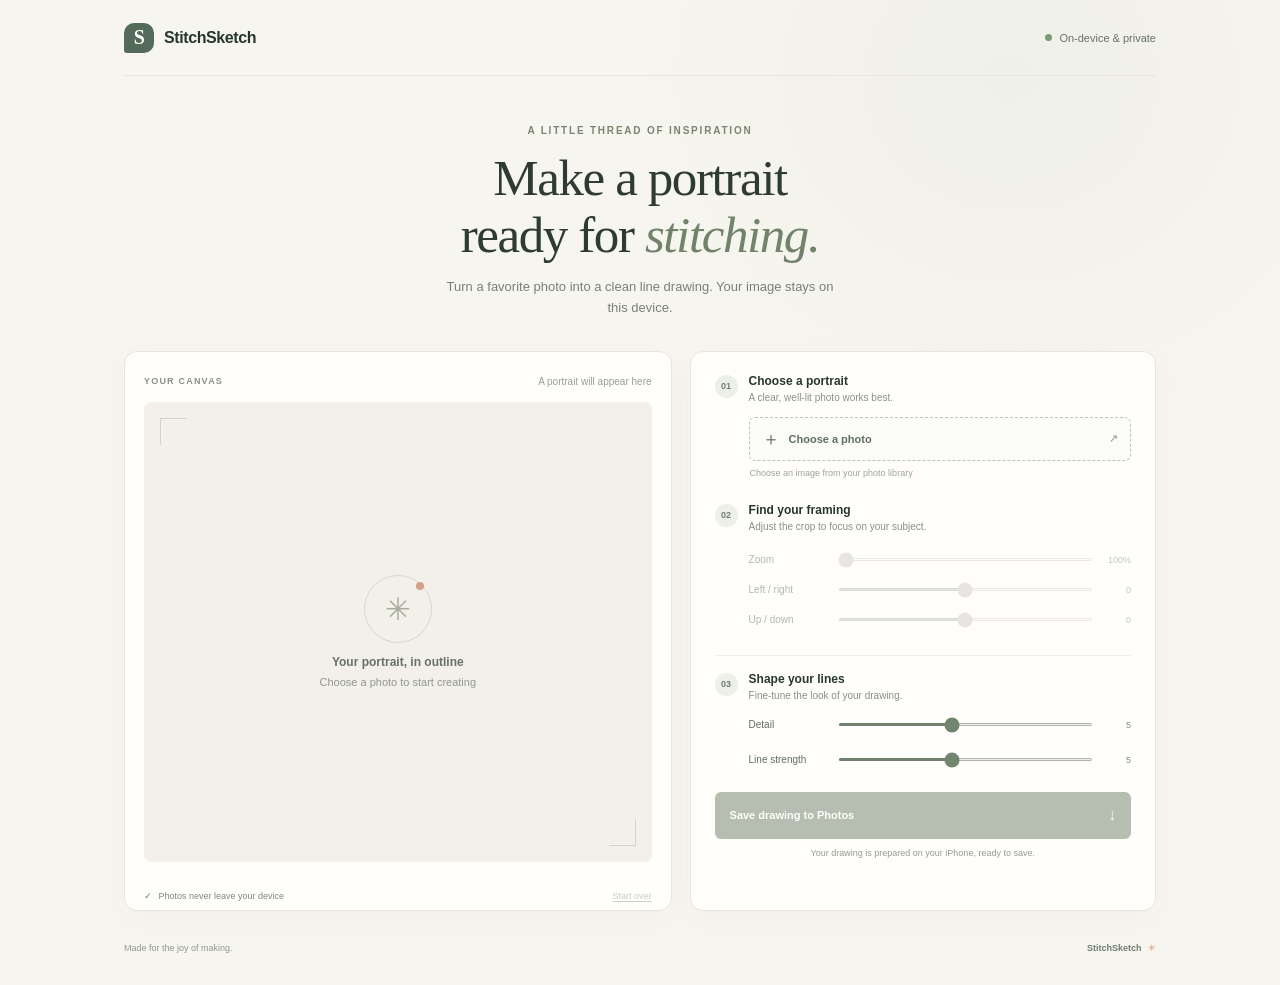
==== index.html @ 8f00689f "Trying to fix non responsive page" ====
﻿<!doctype html>
<html lang="en">
<head>
<meta charset="utf-8"><meta name="viewport" content="width=device-width, initial-scale=1, viewport-fit=cover">
<meta name="theme-color" content="#f7f5ef"><meta name="description" content="Turn a portrait into an embroidery-ready line drawing on your device.">
<meta name="apple-mobile-web-app-capable" content="yes"><meta name="apple-mobile-web-app-status-bar-style" content="default"><meta name="apple-mobile-web-app-title" content="StitchSketch">
<link rel="manifest" href="./manifest.webmanifest"><link rel="icon" href="./assets/icons/stitchsketch.svg" type="image/svg+xml"><link rel="apple-touch-icon" href="./assets/icons/stitchsketch.svg"><link rel="stylesheet" href="./styles/app.css">
<title>StitchSketch — Portrait to outline</title>
</head>
<body>
<main class="app-shell">
<header class="topbar"><a class="brand" href="./" aria-label="StitchSketch home"><span class="brand-mark">S</span><span>StitchSketch</span></a><span class="privacy"><i></i> On-device &amp; private</span></header>
<section class="intro"><p class="eyebrow">A little thread of inspiration</p><h1>Make a portrait<br>ready for <em>stitching.</em></h1><p class="intro-copy">Turn a favorite photo into a clean line drawing. Your image stays on this device.</p></section>
<section class="workspace" aria-label="Portrait line drawing editor">
<div class="preview-card"><div class="preview-heading"><span>YOUR CANVAS</span><span class="preview-status" id="preview-status">A portrait will appear here</span></div>
<div class="preview-stage"><div class="empty-state" id="empty-state"><div class="empty-illustration">✳<i></i></div><strong>Your portrait, in outline</strong><span>Choose a photo to start creating</span></div><canvas id="result-canvas" aria-label="Generated portrait outline"></canvas><div class="busy" id="busy" hidden><span class="spinner"></span><span>Drawing your outline…</span></div></div>
<div class="preview-footer"><span><b>✓</b> Photos never leave your device</span><button class="text-button" id="reset-button" type="button" disabled>Start over</button></div></div>
<div class="controls-card">
<div class="section-title"><span class="step-number">01</span><div><h2>Choose a portrait</h2><p>A clear, well-lit photo works best.</p></div></div>
<label class="upload-button" for="photo-input"><span class="upload-icon">＋</span><span id="upload-label">Choose a photo</span><span class="upload-arrow">↗</span></label><input id="photo-input" type="file" accept="image/*" aria-label="Choose a photo"><p class="file-note">Choose an image from your photo library</p>
<div class="section-title crop-title"><span class="step-number">02</span><div><h2>Find your framing</h2><p>Adjust the crop to focus on your subject.</p></div></div>
<div class="crop-controls" id="crop-controls" aria-disabled="true">
<label class="range-row"><span>Zoom</span><input type="range" id="zoom" min="100" max="240" value="100" disabled><output for="zoom">100%</output></label>
<label class="range-row"><span>Left / right</span><input type="range" id="pan-x" min="-100" max="100" value="0" disabled><output for="pan-x">0</output></label>
<label class="range-row"><span>Up / down</span><input type="range" id="pan-y" min="-100" max="100" value="0" disabled><output for="pan-y">0</output></label></div>
<div class="section-title settings-title"><span class="step-number">03</span><div><h2>Shape your lines</h2><p>Fine-tune the look of your drawing.</p></div></div>
<label class="range-row setting-row"><span>Detail</span><input type="range" id="detail" min="1" max="10" value="5"><output for="detail">5</output></label>
<label class="range-row setting-row"><span>Line strength</span><input type="range" id="strength" min="1" max="10" value="5"><output for="strength">5</output></label>
<button class="save-button" id="save-button" type="button" disabled><span>Save drawing to Photos</span><span>↓</span></button><p class="save-note">Your drawing is prepared on your iPhone, ready to save.</p>
</div></section><footer class="site-footer"><span>Made for the joy of making.</span><span>StitchSketch <b>✳</b></span></footer></main><div class="toast" id="toast" role="status" aria-live="polite"></div>
<script type="module" src="./scripts/app.js"></script>
</body></html>
---- styles/app.css ----
﻿:root{font-family:-apple-system,BlinkMacSystemFont,"Segoe UI",sans-serif;color:#26372f;background:#f7f5ef;font-synthesis:none;text-rendering:optimizeLegibility;--ink:#26372f;--muted:#798078;--green:#536b58;--paper:#fffefa;--serif:Georgia,"Times New Roman",serif}
*{box-sizing:border-box}body{margin:0;min-width:320px;background:radial-gradient(ellipse at 79% 8%,#eff0e7 0,transparent 28%),#f7f5ef}.app-shell{max-width:1100px;margin:auto;padding:0 34px}.topbar{height:76px;display:flex;align-items:center;justify-content:space-between;border-bottom:1px solid #e7e5dd}.brand{display:flex;gap:10px;align-items:center;text-decoration:none;color:var(--ink);font-size:16px;font-weight:700;letter-spacing:-.4px}.brand-mark{width:30px;height:30px;display:grid;place-items:center;background:#536b58;color:#fffefa;border-radius:10px 10px 10px 3px;font-family:var(--serif);font-size:20px}.privacy{font-size:11px;color:#66726a;display:flex;align-items:center;gap:7px}.privacy i{width:7px;height:7px;background:#7c9a77;border-radius:50%}.intro{padding:49px 0 32px;text-align:center}.eyebrow{margin:0 0 14px;color:#78866f;text-transform:uppercase;letter-spacing:1.8px;font-size:10px;font-weight:700}.intro h1{font-family:var(--serif);font-size:clamp(34px,5vw,51px);line-height:1.11;letter-spacing:-1.4px;font-weight:500;margin:0;color:#2d3b32}.intro h1 em{color:#71836b;font-weight:500}.intro-copy{font-size:13px;line-height:1.6;color:var(--muted);margin:14px auto 0;max-width:410px}.workspace{display:grid;grid-template-columns:minmax(0,1.08fr) minmax(340px,.92fr);gap:18px;align-items:stretch}.preview-card,.controls-card{border:1px solid #e8e5dc;background:var(--paper);border-radius:13px;box-shadow:0 8px 30px #46524108}.preview-card{padding:19px}.preview-heading{height:21px;display:flex;justify-content:space-between;align-items:center;gap:10px;font-size:9px;font-weight:700;color:#899087;letter-spacing:1.2px}.preview-status{font-weight:400;text-transform:none;letter-spacing:0;font-size:10px;color:#9a9d95}.preview-stage{position:relative;min-height:450px;height:calc(100% - 60px);margin-top:10px;background:#f2f0e9;border-radius:7px;display:grid;place-items:center;overflow:hidden}.preview-stage:before,.preview-stage:after{content:"";position:absolute;width:26px;height:26px;border-color:#c8cabe;border-style:solid;opacity:.7}.preview-stage:before{left:16px;top:16px;border-width:1px 0 0 1px}.preview-stage:after{right:16px;bottom:16px;border-width:0 1px 1px 0}.empty-state{display:flex;align-items:center;flex-direction:column;gap:7px;color:#91978e;font-size:11px}.empty-state strong{font-size:12px;color:#687168}.empty-illustration{width:68px;height:68px;margin-bottom:5px;border:1px solid #d7d9ce;border-radius:50%;display:grid;place-items:center;color:#a8ad9e;position:relative;font-size:31px}.empty-illustration i{position:absolute;background:#d4a08a;width:8px;height:8px;border-radius:50%;right:7px;top:6px}#result-canvas{display:none;max-width:100%;max-height:100%;width:auto;height:auto;box-shadow:0 7px 30px #3e42301c;background:#fff}.preview-footer{height:39px;display:flex;align-items:end;justify-content:space-between;color:#81877f;font-size:9px}.preview-footer b{color:#69876b;margin-right:4px}.text-button{padding:0;border:0;background:none;color:#778171;font:inherit;text-decoration:underline;text-underline-offset:2px}.text-button:disabled{opacity:.38}.controls-card{padding:22px 24px 17px}.section-title{display:flex;align-items:flex-start;gap:11px}.step-number{margin-top:1px;width:23px;height:23px;display:grid;place-items:center;border-radius:50%;background:#edf0e8;color:#71816d;font-size:9px;font-weight:700}.section-title h2{font-size:12px;margin:0 0 4px;font-weight:700}.section-title p{font-size:10px;color:#8b9088;margin:0}.upload-button{height:44px;margin:14px 0 0 34px;border:1px dashed #bdc5b7;border-radius:6px;background:#fbfbf7;display:flex;align-items:center;gap:9px;padding:0 12px;color:#5d705e;font-size:11px;font-weight:600;cursor:pointer}.upload-button:hover{background:#f3f5ef;border-color:#84957f}.upload-icon{font-size:18px}.upload-arrow{margin-left:auto;color:#8b9884}#photo-input{position:absolute;width:1px;height:1px;opacity:0;pointer-events:none}.file-note{font-size:9px;color:#a0a39b;margin:7px 0 0 35px}.crop-title{margin-top:25px}.crop-controls{margin:13px 0 0 34px}.crop-controls[aria-disabled=true]{opacity:.48}.range-row{display:grid;grid-template-columns:81px minmax(50px,1fr) 30px;gap:8px;align-items:center;min-height:30px;font-size:10px;color:#626d63}.range-row input{width:100%;height:3px;margin:0;accent-color:#71866f;cursor:pointer}.range-row input:disabled{cursor:default}.range-row output{text-align:right;color:#838a80;font-variant-numeric:tabular-nums;font-size:9px}.settings-title{margin-top:20px;padding-top:16px;border-top:1px solid #efeee8}.setting-row{margin:9px 0 0 34px}.setting-row+.setting-row{margin-top:5px}.save-button{width:100%;height:47px;border:0;border-radius:6px;background:#536b58;color:#fffefa;font-family:inherit;font-size:11px;font-weight:600;display:flex;align-items:center;justify-content:space-between;padding:0 15px;margin-top:17px;cursor:pointer}.save-button:hover:not(:disabled){background:#405b46}.save-button:disabled{background:#b5beb1;cursor:default}.save-button span:last-child{font-size:16px}.save-note{text-align:center;font-size:9px;color:#969b91;margin:9px 0 0}.site-footer{height:74px;display:flex;justify-content:space-between;align-items:center;color:#92968e;font-size:9px}.site-footer span:last-child{font-weight:600;color:#707d70}.site-footer b{color:#d59275;margin-left:4px}.busy{position:absolute;inset:0;background:#f6f4eede;display:flex;flex-direction:column;justify-content:center;align-items:center;gap:12px;color:#62705e;font-size:11px}.busy[hidden]{display:none}.spinner{width:23px;height:23px;border:2px solid #d7ded2;border-top-color:#688167;border-radius:50%;animation:spin .8s linear infinite}@keyframes spin{to{transform:rotate(360deg)}}.toast{position:fixed;z-index:5;bottom:calc(20px + env(safe-area-inset-bottom));left:50%;transform:translate(-50%,10px);padding:10px 15px;background:#2d3e33;color:white;border-radius:6px;font-size:11px;opacity:0;pointer-events:none;transition:.2s;max-width:calc(100vw - 30px);text-align:center}.toast.show{opacity:1;transform:translate(-50%,0)}@media(max-width:760px){.app-shell{padding:0 17px}.topbar{height:65px}.intro{padding:38px 0 25px}.intro h1{font-size:39px}.intro-copy{font-size:12px;max-width:330px}.workspace{grid-template-columns:1fr;gap:13px}.preview-card{padding:14px}.preview-stage{min-height:320px;height:min(76vw,440px)}.controls-card{padding:19px}.site-footer{height:58px}}@media(max-width:380px){.app-shell{padding:0 12px}.intro h1{font-size:35px}.preview-stage{min-height:280px}.controls-card{padding:17px}.range-row{grid-template-columns:74px minmax(50px,1fr) 27px;gap:6px}}@media(prefers-reduced-motion:reduce){*,*::before,*::after{animation-duration:.01ms!important;transition-duration:.01ms!important;scroll-behavior:auto!important}}
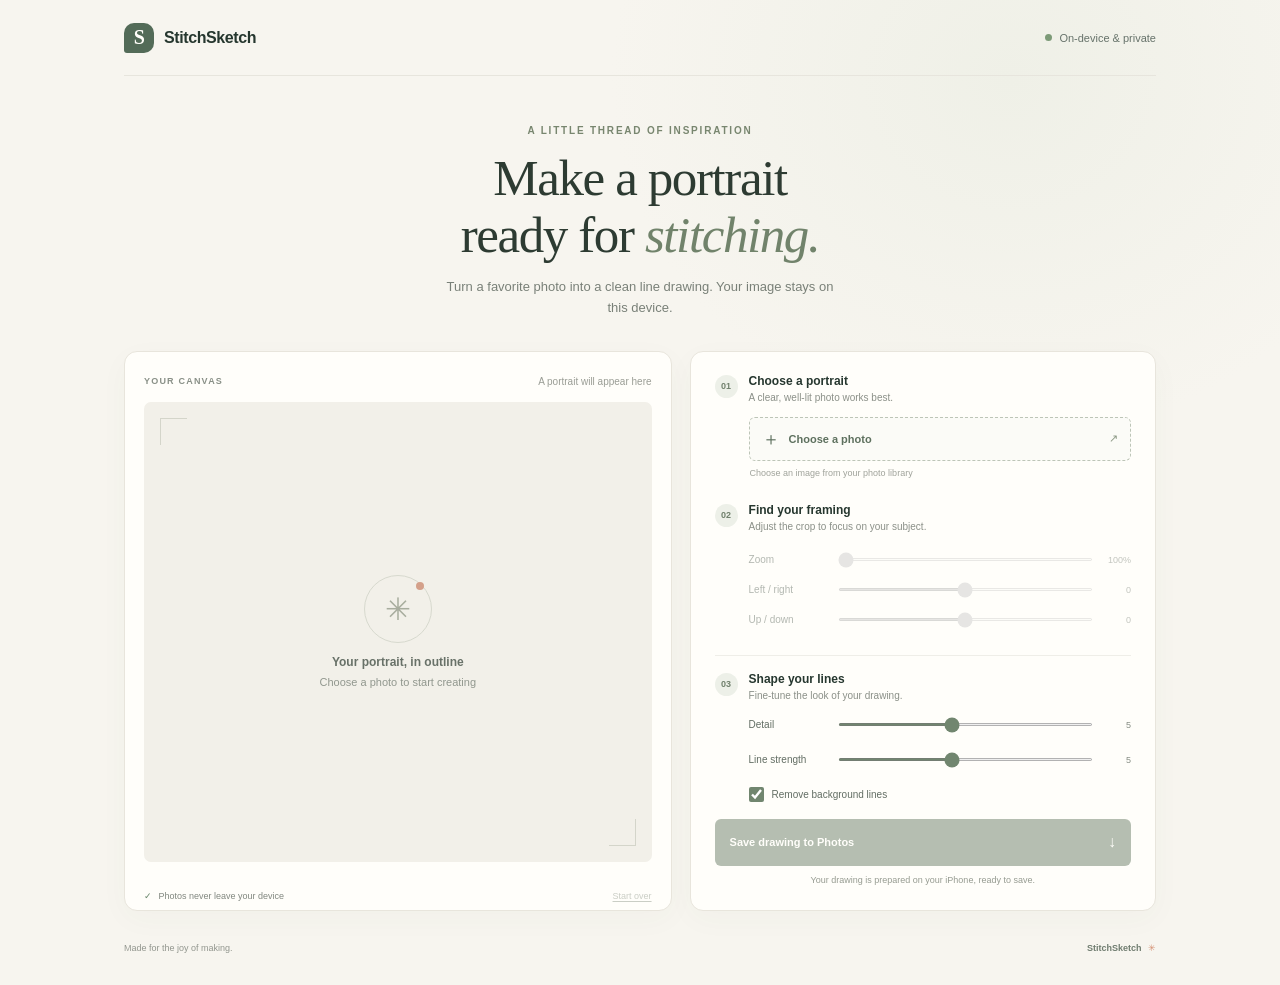
==== commit eb558e87: "Add optional local background removal" ====
--- a/index.html
+++ b/index.html
@@ -2,7 +2,7 @@
 <html lang="en">
 <head>
 <meta charset="utf-8"><meta name="viewport" content="width=device-width, initial-scale=1, viewport-fit=cover">
-<meta name="theme-color" content="#f7f5ef"><meta name="description" content="Turn a portrait into an embroidery-ready line drawing on your device.">
+<meta name="theme-color" content="#f7f5ef"><meta http-equiv="Content-Security-Policy" content="connect-src 'self'"><meta name="description" content="Turn a portrait into an embroidery-ready line drawing on your device.">
 <meta name="apple-mobile-web-app-capable" content="yes"><meta name="apple-mobile-web-app-status-bar-style" content="default"><meta name="apple-mobile-web-app-title" content="StitchSketch">
 <link rel="manifest" href="./manifest.webmanifest"><link rel="icon" href="./assets/icons/stitchsketch.svg" type="image/svg+xml"><link rel="apple-touch-icon" href="./assets/icons/stitchsketch.svg"><link rel="stylesheet" href="./styles/app.css">
 <title>StitchSketch — Portrait to outline</title>
@@ -13,7 +13,7 @@
 <section class="intro"><p class="eyebrow">A little thread of inspiration</p><h1>Make a portrait<br>ready for <em>stitching.</em></h1><p class="intro-copy">Turn a favorite photo into a clean line drawing. Your image stays on this device.</p></section>
 <section class="workspace" aria-label="Portrait line drawing editor">
 <div class="preview-card"><div class="preview-heading"><span>YOUR CANVAS</span><span class="preview-status" id="preview-status">A portrait will appear here</span></div>
-<div class="preview-stage"><div class="empty-state" id="empty-state"><div class="empty-illustration">✳<i></i></div><strong>Your portrait, in outline</strong><span>Choose a photo to start creating</span></div><canvas id="result-canvas" aria-label="Generated portrait outline"></canvas><div class="busy" id="busy" hidden><span class="spinner"></span><span>Drawing your outline…</span></div></div>
+<div class="preview-stage"><div class="empty-state" id="empty-state"><div class="empty-illustration">✳<i></i></div><strong>Your portrait, in outline</strong><span>Choose a photo to start creating</span></div><div class="comparison" id="comparison" hidden><figure class="comparison-item"><figcaption>Original</figcaption><canvas id="original-canvas" aria-label="Original photo crop"></canvas></figure><figure class="comparison-item"><figcaption>Line drawing</figcaption><canvas id="result-canvas" aria-label="Generated portrait outline"></canvas></figure></div><div class="busy" id="busy" hidden><span class="spinner"></span><span>Drawing your outline…</span></div></div>
 <div class="preview-footer"><span><b>✓</b> Photos never leave your device</span><button class="text-button" id="reset-button" type="button" disabled>Start over</button></div></div>
 <div class="controls-card">
 <div class="section-title"><span class="step-number">01</span><div><h2>Choose a portrait</h2><p>A clear, well-lit photo works best.</p></div></div>
@@ -25,7 +25,7 @@
 <label class="range-row"><span>Up / down</span><input type="range" id="pan-y" min="-100" max="100" value="0" disabled><output for="pan-y">0</output></label></div>
 <div class="section-title settings-title"><span class="step-number">03</span><div><h2>Shape your lines</h2><p>Fine-tune the look of your drawing.</p></div></div>
 <label class="range-row setting-row"><span>Detail</span><input type="range" id="detail" min="1" max="10" value="5"><output for="detail">5</output></label>
-<label class="range-row setting-row"><span>Line strength</span><input type="range" id="strength" min="1" max="10" value="5"><output for="strength">5</output></label>
+<label class="range-row setting-row"><span>Line strength</span><input type="range" id="strength" min="1" max="10" value="5"><output for="strength">5</output></label><label class="background-toggle"><input id="remove-background" type="checkbox" checked><span>Remove background lines</span></label>
 <button class="save-button" id="save-button" type="button" disabled><span>Save drawing to Photos</span><span>↓</span></button><p class="save-note">Your drawing is prepared on your iPhone, ready to save.</p>
 </div></section><footer class="site-footer"><span>Made for the joy of making.</span><span>StitchSketch <b>✳</b></span></footer></main><div class="toast" id="toast" role="status" aria-live="polite"></div>
 <script type="module" src="./scripts/app.js"></script>
--- a/styles/app.css
+++ b/styles/app.css
@@ -1,2 +1,16 @@
 ﻿:root{font-family:-apple-system,BlinkMacSystemFont,"Segoe UI",sans-serif;color:#26372f;background:#f7f5ef;font-synthesis:none;text-rendering:optimizeLegibility;--ink:#26372f;--muted:#798078;--green:#536b58;--paper:#fffefa;--serif:Georgia,"Times New Roman",serif}
-*{box-sizing:border-box}body{margin:0;min-width:320px;background:radial-gradient(ellipse at 79% 8%,#eff0e7 0,transparent 28%),#f7f5ef}.app-shell{max-width:1100px;margin:auto;padding:0 34px}.topbar{height:76px;display:flex;align-items:center;justify-content:space-between;border-bottom:1px solid #e7e5dd}.brand{display:flex;gap:10px;align-items:center;text-decoration:none;color:var(--ink);font-size:16px;font-weight:700;letter-spacing:-.4px}.brand-mark{width:30px;height:30px;display:grid;place-items:center;background:#536b58;color:#fffefa;border-radius:10px 10px 10px 3px;font-family:var(--serif);font-size:20px}.privacy{font-size:11px;color:#66726a;display:flex;align-items:center;gap:7px}.privacy i{width:7px;height:7px;background:#7c9a77;border-radius:50%}.intro{padding:49px 0 32px;text-align:center}.eyebrow{margin:0 0 14px;color:#78866f;text-transform:uppercase;letter-spacing:1.8px;font-size:10px;font-weight:700}.intro h1{font-family:var(--serif);font-size:clamp(34px,5vw,51px);line-height:1.11;letter-spacing:-1.4px;font-weight:500;margin:0;color:#2d3b32}.intro h1 em{color:#71836b;font-weight:500}.intro-copy{font-size:13px;line-height:1.6;color:var(--muted);margin:14px auto 0;max-width:410px}.workspace{display:grid;grid-template-columns:minmax(0,1.08fr) minmax(340px,.92fr);gap:18px;align-items:stretch}.preview-card,.controls-card{border:1px solid #e8e5dc;background:var(--paper);border-radius:13px;box-shadow:0 8px 30px #46524108}.preview-card{padding:19px}.preview-heading{height:21px;display:flex;justify-content:space-between;align-items:center;gap:10px;font-size:9px;font-weight:700;color:#899087;letter-spacing:1.2px}.preview-status{font-weight:400;text-transform:none;letter-spacing:0;font-size:10px;color:#9a9d95}.preview-stage{position:relative;min-height:450px;height:calc(100% - 60px);margin-top:10px;background:#f2f0e9;border-radius:7px;display:grid;place-items:center;overflow:hidden}.preview-stage:before,.preview-stage:after{content:"";position:absolute;width:26px;height:26px;border-color:#c8cabe;border-style:solid;opacity:.7}.preview-stage:before{left:16px;top:16px;border-width:1px 0 0 1px}.preview-stage:after{right:16px;bottom:16px;border-width:0 1px 1px 0}.empty-state{display:flex;align-items:center;flex-direction:column;gap:7px;color:#91978e;font-size:11px}.empty-state strong{font-size:12px;color:#687168}.empty-illustration{width:68px;height:68px;margin-bottom:5px;border:1px solid #d7d9ce;border-radius:50%;display:grid;place-items:center;color:#a8ad9e;position:relative;font-size:31px}.empty-illustration i{position:absolute;background:#d4a08a;width:8px;height:8px;border-radius:50%;right:7px;top:6px}#result-canvas{display:none;max-width:100%;max-height:100%;width:auto;height:auto;box-shadow:0 7px 30px #3e42301c;background:#fff}.preview-footer{height:39px;display:flex;align-items:end;justify-content:space-between;color:#81877f;font-size:9px}.preview-footer b{color:#69876b;margin-right:4px}.text-button{padding:0;border:0;background:none;color:#778171;font:inherit;text-decoration:underline;text-underline-offset:2px}.text-button:disabled{opacity:.38}.controls-card{padding:22px 24px 17px}.section-title{display:flex;align-items:flex-start;gap:11px}.step-number{margin-top:1px;width:23px;height:23px;display:grid;place-items:center;border-radius:50%;background:#edf0e8;color:#71816d;font-size:9px;font-weight:700}.section-title h2{font-size:12px;margin:0 0 4px;font-weight:700}.section-title p{font-size:10px;color:#8b9088;margin:0}.upload-button{height:44px;margin:14px 0 0 34px;border:1px dashed #bdc5b7;border-radius:6px;background:#fbfbf7;display:flex;align-items:center;gap:9px;padding:0 12px;color:#5d705e;font-size:11px;font-weight:600;cursor:pointer}.upload-button:hover{background:#f3f5ef;border-color:#84957f}.upload-icon{font-size:18px}.upload-arrow{margin-left:auto;color:#8b9884}#photo-input{position:absolute;width:1px;height:1px;opacity:0;pointer-events:none}.file-note{font-size:9px;color:#a0a39b;margin:7px 0 0 35px}.crop-title{margin-top:25px}.crop-controls{margin:13px 0 0 34px}.crop-controls[aria-disabled=true]{opacity:.48}.range-row{display:grid;grid-template-columns:81px minmax(50px,1fr) 30px;gap:8px;align-items:center;min-height:30px;font-size:10px;color:#626d63}.range-row input{width:100%;height:3px;margin:0;accent-color:#71866f;cursor:pointer}.range-row input:disabled{cursor:default}.range-row output{text-align:right;color:#838a80;font-variant-numeric:tabular-nums;font-size:9px}.settings-title{margin-top:20px;padding-top:16px;border-top:1px solid #efeee8}.setting-row{margin:9px 0 0 34px}.setting-row+.setting-row{margin-top:5px}.save-button{width:100%;height:47px;border:0;border-radius:6px;background:#536b58;color:#fffefa;font-family:inherit;font-size:11px;font-weight:600;display:flex;align-items:center;justify-content:space-between;padding:0 15px;margin-top:17px;cursor:pointer}.save-button:hover:not(:disabled){background:#405b46}.save-button:disabled{background:#b5beb1;cursor:default}.save-button span:last-child{font-size:16px}.save-note{text-align:center;font-size:9px;color:#969b91;margin:9px 0 0}.site-footer{height:74px;display:flex;justify-content:space-between;align-items:center;color:#92968e;font-size:9px}.site-footer span:last-child{font-weight:600;color:#707d70}.site-footer b{color:#d59275;margin-left:4px}.busy{position:absolute;inset:0;background:#f6f4eede;display:flex;flex-direction:column;justify-content:center;align-items:center;gap:12px;color:#62705e;font-size:11px}.busy[hidden]{display:none}.spinner{width:23px;height:23px;border:2px solid #d7ded2;border-top-color:#688167;border-radius:50%;animation:spin .8s linear infinite}@keyframes spin{to{transform:rotate(360deg)}}.toast{position:fixed;z-index:5;bottom:calc(20px + env(safe-area-inset-bottom));left:50%;transform:translate(-50%,10px);padding:10px 15px;background:#2d3e33;color:white;border-radius:6px;font-size:11px;opacity:0;pointer-events:none;transition:.2s;max-width:calc(100vw - 30px);text-align:center}.toast.show{opacity:1;transform:translate(-50%,0)}@media(max-width:760px){.app-shell{padding:0 17px}.topbar{height:65px}.intro{padding:38px 0 25px}.intro h1{font-size:39px}.intro-copy{font-size:12px;max-width:330px}.workspace{grid-template-columns:1fr;gap:13px}.preview-card{padding:14px}.preview-stage{min-height:320px;height:min(76vw,440px)}.controls-card{padding:19px}.site-footer{height:58px}}@media(max-width:380px){.app-shell{padding:0 12px}.intro h1{font-size:35px}.preview-stage{min-height:280px}.controls-card{padding:17px}.range-row{grid-template-columns:74px minmax(50px,1fr) 27px;gap:6px}}@media(prefers-reduced-motion:reduce){*,*::before,*::after{animation-duration:.01ms!important;transition-duration:.01ms!important;scroll-behavior:auto!important}}
+*{box-sizing:border-box}body{margin:0;min-width:320px;background:radial-gradient(ellipse at 79% 8%,#eff0e7 0,transparent 28%),#f7f5ef}.app-shell{max-width:1100px;margin:auto;padding:0 34px}.topbar{height:76px;display:flex;align-items:center;justify-content:space-between;border-bottom:1px solid #e7e5dd}.brand{display:flex;gap:10px;align-items:center;text-decoration:none;color:var(--ink);font-size:16px;font-weight:700;letter-spacing:-.4px}.brand-mark{width:30px;height:30px;display:grid;place-items:center;background:#536b58;color:#fffefa;border-radius:10px 10px 10px 3px;font-family:var(--serif);font-size:20px}.privacy{font-size:11px;color:#66726a;display:flex;align-items:center;gap:7px}.privacy i{width:7px;height:7px;background:#7c9a77;border-radius:50%}.intro{padding:49px 0 32px;text-align:center}.eyebrow{margin:0 0 14px;color:#78866f;text-transform:uppercase;letter-spacing:1.8px;font-size:10px;font-weight:700}.intro h1{font-family:var(--serif);font-size:clamp(34px,5vw,51px);line-height:1.11;letter-spacing:-1.4px;font-weight:500;margin:0;color:#2d3b32}.intro h1 em{color:#71836b;font-weight:500}.intro-copy{font-size:13px;line-height:1.6;color:var(--muted);margin:14px auto 0;max-width:410px}.workspace{display:grid;grid-template-columns:minmax(0,1.08fr) minmax(340px,.92fr);gap:18px;align-items:stretch}.preview-card,.controls-card{border:1px solid #e8e5dc;background:var(--paper);border-radius:13px;box-shadow:0 8px 30px #46524108}.preview-card{padding:19px}.preview-heading{height:21px;display:flex;justify-content:space-between;align-items:center;gap:10px;font-size:9px;font-weight:700;color:#899087;letter-spacing:1.2px}.preview-status{font-weight:400;text-transform:none;letter-spacing:0;font-size:10px;color:#9a9d95}.preview-stage{position:relative;min-height:450px;height:calc(100% - 60px);margin-top:10px;background:#f2f0e9;border-radius:7px;display:grid;place-items:center;overflow:hidden}.preview-stage:before,.preview-stage:after{content:"";position:absolute;width:26px;height:26px;border-color:#c8cabe;border-style:solid;opacity:.7}.preview-stage:before{left:16px;top:16px;border-width:1px 0 0 1px}.preview-stage:after{right:16px;bottom:16px;border-width:0 1px 1px 0}.empty-state{display:flex;align-items:center;flex-direction:column;gap:7px;color:#91978e;font-size:11px}.empty-state strong{font-size:12px;color:#687168}.empty-illustration{width:68px;height:68px;margin-bottom:5px;border:1px solid #d7d9ce;border-radius:50%;display:grid;place-items:center;color:#a8ad9e;position:relative;font-size:31px}.empty-illustration i{position:absolute;background:#d4a08a;width:8px;height:8px;border-radius:50%;right:7px;top:6px}#result-canvas{display:block;max-width:100%;max-height:100%;width:auto;height:auto;box-shadow:0 7px 30px #3e42301c;background:#fff}.preview-footer{height:39px;display:flex;align-items:end;justify-content:space-between;color:#81877f;font-size:9px}.preview-footer b{color:#69876b;margin-right:4px}.text-button{padding:0;border:0;background:none;color:#778171;font:inherit;text-decoration:underline;text-underline-offset:2px}.text-button:disabled{opacity:.38}.controls-card{padding:22px 24px 17px}.section-title{display:flex;align-items:flex-start;gap:11px}.step-number{margin-top:1px;width:23px;height:23px;display:grid;place-items:center;border-radius:50%;background:#edf0e8;color:#71816d;font-size:9px;font-weight:700}.section-title h2{font-size:12px;margin:0 0 4px;font-weight:700}.section-title p{font-size:10px;color:#8b9088;margin:0}.upload-button{height:44px;margin:14px 0 0 34px;border:1px dashed #bdc5b7;border-radius:6px;background:#fbfbf7;display:flex;align-items:center;gap:9px;padding:0 12px;color:#5d705e;font-size:11px;font-weight:600;cursor:pointer}.upload-button:hover{background:#f3f5ef;border-color:#84957f}.upload-icon{font-size:18px}.upload-arrow{margin-left:auto;color:#8b9884}#photo-input{position:absolute;width:1px;height:1px;opacity:0;pointer-events:none}.file-note{font-size:9px;color:#a0a39b;margin:7px 0 0 35px}.crop-title{margin-top:25px}.crop-controls{margin:13px 0 0 34px}.crop-controls[aria-disabled=true]{opacity:.48}.range-row{display:grid;grid-template-columns:81px minmax(50px,1fr) 30px;gap:8px;align-items:center;min-height:30px;font-size:10px;color:#626d63}.range-row input{width:100%;height:3px;margin:0;accent-color:#71866f;cursor:pointer}.range-row input:disabled{cursor:default}.range-row output{text-align:right;color:#838a80;font-variant-numeric:tabular-nums;font-size:9px}.settings-title{margin-top:20px;padding-top:16px;border-top:1px solid #efeee8}.setting-row{margin:9px 0 0 34px}.setting-row+.setting-row{margin-top:5px}.save-button{width:100%;height:47px;border:0;border-radius:6px;background:#536b58;color:#fffefa;font-family:inherit;font-size:11px;font-weight:600;display:flex;align-items:center;justify-content:space-between;padding:0 15px;margin-top:17px;cursor:pointer}.save-button:hover:not(:disabled){background:#405b46}.save-button:disabled{background:#b5beb1;cursor:default}.save-button span:last-child{font-size:16px}.save-note{text-align:center;font-size:9px;color:#969b91;margin:9px 0 0}.site-footer{height:74px;display:flex;justify-content:space-between;align-items:center;color:#92968e;font-size:9px}.site-footer span:last-child{font-weight:600;color:#707d70}.site-footer b{color:#d59275;margin-left:4px}.busy{position:absolute;inset:0;background:#f6f4eede;display:flex;flex-direction:column;justify-content:center;align-items:center;gap:12px;color:#62705e;font-size:11px}.busy[hidden]{display:none}.spinner{width:23px;height:23px;border:2px solid #d7ded2;border-top-color:#688167;border-radius:50%;animation:spin .8s linear infinite}@keyframes spin{to{transform:rotate(360deg)}}.toast{position:fixed;z-index:5;bottom:calc(20px + env(safe-area-inset-bottom));left:50%;transform:translate(-50%,10px);padding:10px 15px;background:#2d3e33;color:white;border-radius:6px;font-size:11px;opacity:0;pointer-events:none;transition:.2s;max-width:calc(100vw - 30px);text-align:center}.toast.show{opacity:1;transform:translate(-50%,0)}@media(max-width:760px){.app-shell{padding:0 17px}.topbar{height:65px}.intro{padding:38px 0 25px}.intro h1{font-size:39px}.intro-copy{font-size:12px;max-width:330px}.workspace{grid-template-columns:1fr;gap:13px}.preview-card{padding:14px}.preview-stage{min-height:320px;height:min(76vw,440px)}.controls-card{padding:19px}.site-footer{height:58px}}@media(max-width:380px){.app-shell{padding:0 12px}.intro h1{font-size:35px}.preview-stage{min-height:280px}.controls-card{padding:17px}.range-row{grid-template-columns:74px minmax(50px,1fr) 27px;gap:6px}}@media(prefers-reduced-motion:reduce){*,*::before,*::after{animation-duration:.01ms!important;transition-duration:.01ms!important;scroll-behavior:auto!important}}
+
+/* Side-by-side source and generated drawing comparison */
+.comparison[hidden]{display:none}
+.comparison{display:grid;grid-template-columns:repeat(2,minmax(0,1fr));gap:12px;width:100%;height:100%;padding:30px 18px 18px}
+.comparison-item{display:flex;flex-direction:column;align-items:center;justify-content:center;gap:8px;min-width:0;margin:0}
+.comparison-item figcaption{color:#899087;font-size:9px;font-weight:700;letter-spacing:1px;text-transform:uppercase}
+.comparison-item canvas{display:block;width:100%;height:auto;aspect-ratio:1;object-fit:contain;background:#fff;box-shadow:0 7px 30px #3e42301c}
+
+
+.empty-state[hidden]{display:none}
+
+
+.background-toggle{display:flex;align-items:center;gap:8px;margin:12px 0 0 34px;color:#626d63;font-size:10px;cursor:pointer}
+.background-toggle input{width:15px;height:15px;margin:0;accent-color:#71866f}
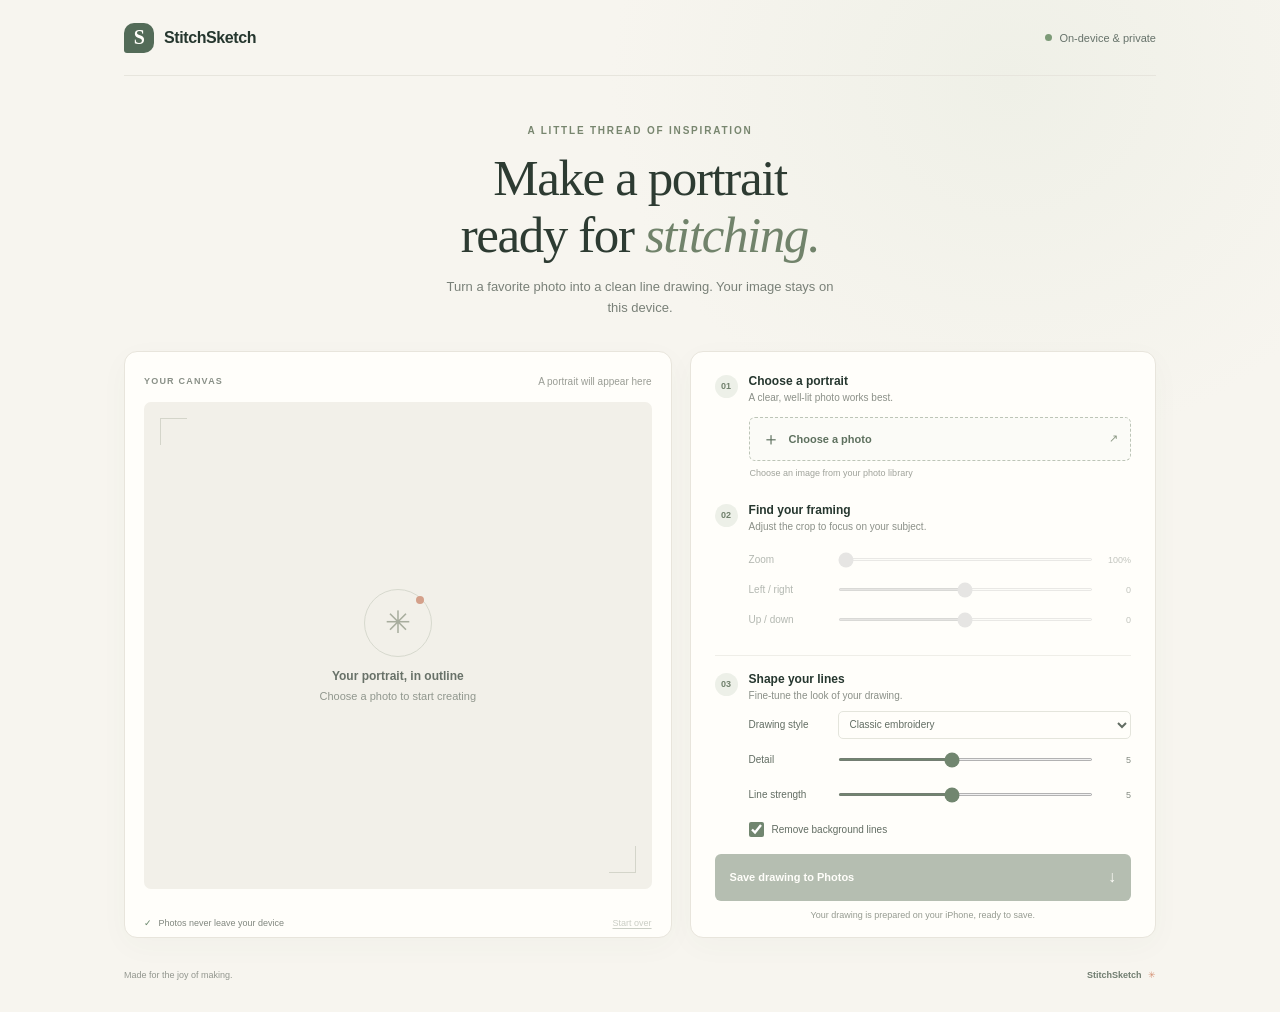
==== commit 324c79a4: "Improving line drawing quality" ====
--- a/index.html
+++ b/index.html
@@ -24,6 +24,7 @@
 <label class="range-row"><span>Left / right</span><input type="range" id="pan-x" min="-100" max="100" value="0" disabled><output for="pan-x">0</output></label>
 <label class="range-row"><span>Up / down</span><input type="range" id="pan-y" min="-100" max="100" value="0" disabled><output for="pan-y">0</output></label></div>
 <div class="section-title settings-title"><span class="step-number">03</span><div><h2>Shape your lines</h2><p>Fine-tune the look of your drawing.</p></div></div>
+<label class="range-row setting-row style-row"><span>Drawing style</span><select id="drawing-style"><option value="minimalist">Minimalist portrait</option><option value="classic" selected>Classic embroidery</option><option value="detailed">Detailed illustration</option></select></label>
 <label class="range-row setting-row"><span>Detail</span><input type="range" id="detail" min="1" max="10" value="5"><output for="detail">5</output></label>
 <label class="range-row setting-row"><span>Line strength</span><input type="range" id="strength" min="1" max="10" value="5"><output for="strength">5</output></label><label class="background-toggle"><input id="remove-background" type="checkbox" checked><span>Remove background lines</span></label>
 <button class="save-button" id="save-button" type="button" disabled><span>Save drawing to Photos</span><span>↓</span></button><p class="save-note">Your drawing is prepared on your iPhone, ready to save.</p>
--- a/styles/app.css
+++ b/styles/app.css
@@ -14,3 +14,7 @@
 
 .background-toggle{display:flex;align-items:center;gap:8px;margin:12px 0 0 34px;color:#626d63;font-size:10px;cursor:pointer}
 .background-toggle input{width:15px;height:15px;margin:0;accent-color:#71866f}
+
+.style-row{grid-template-columns:81px minmax(0,1fr)}
+.style-row select{width:100%;height:28px;min-width:0;padding:0 7px;border:1px solid #e4e5dc;border-radius:5px;background:#fffefa;color:#626d63;font:inherit;font-size:10px}
+.style-row select:focus-visible{outline:2px solid #71866f;outline-offset:2px}
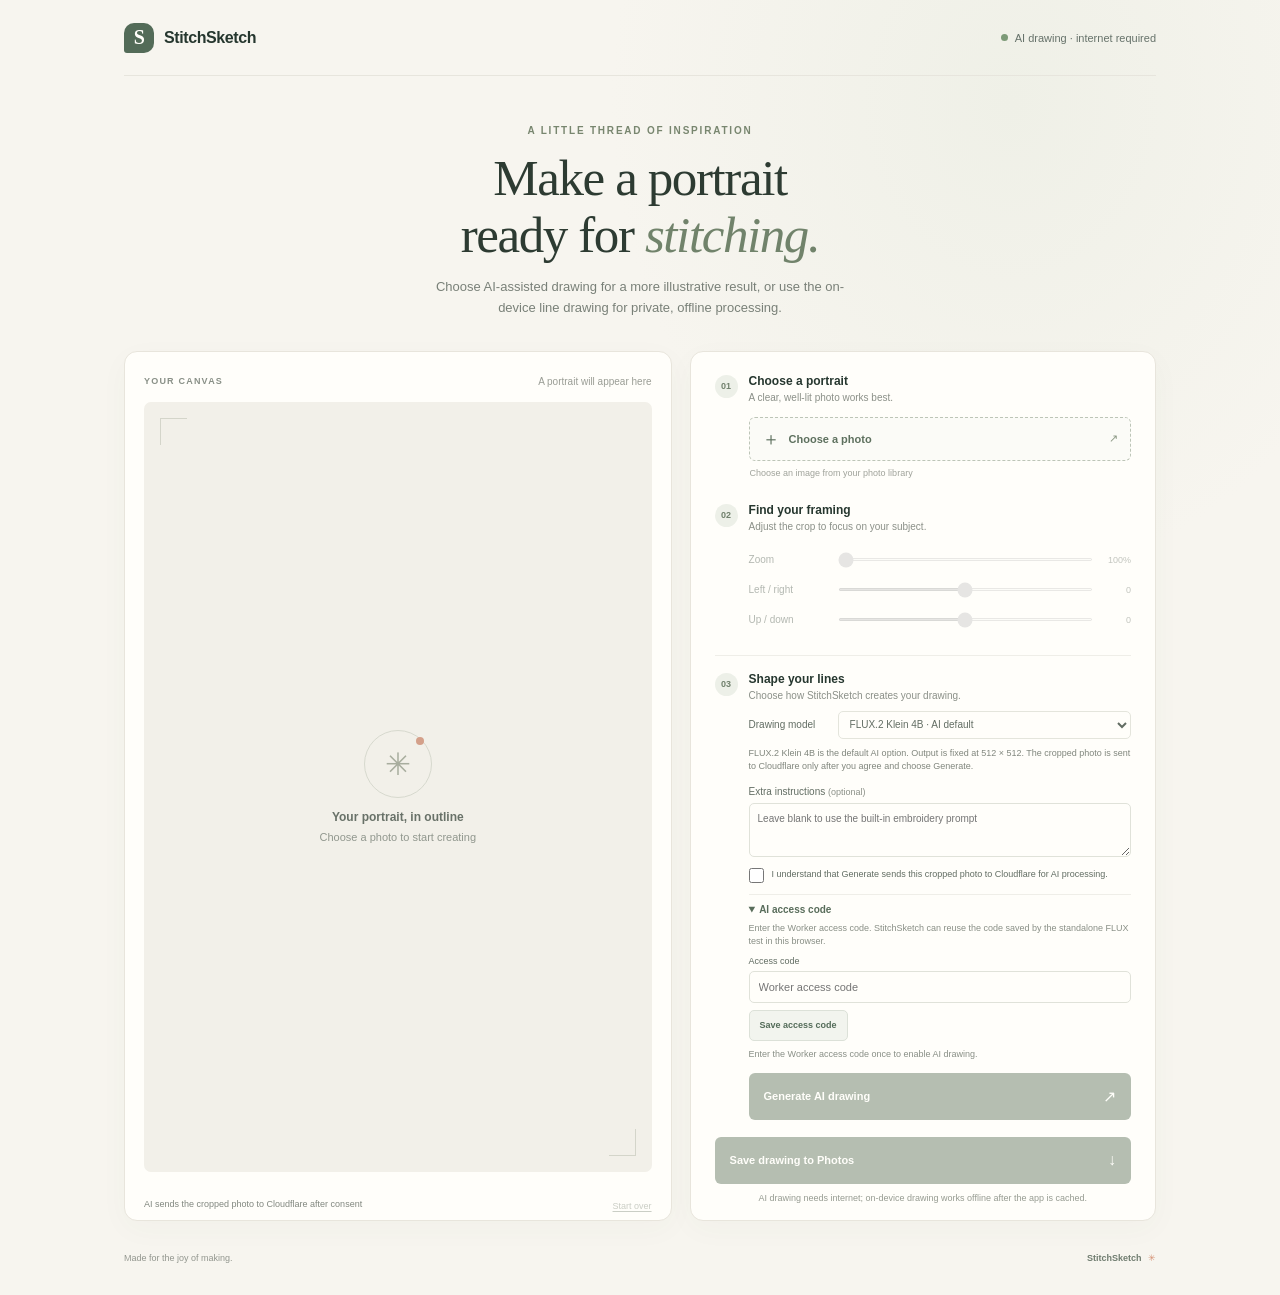
==== commit 94fe7721: "Adding Klein 4B to the app" ====
--- a/index.html
+++ b/index.html
@@ -1,20 +1,20 @@
-﻿<!doctype html>
+<!doctype html>
 <html lang="en">
 <head>
 <meta charset="utf-8"><meta name="viewport" content="width=device-width, initial-scale=1, viewport-fit=cover">
-<meta name="theme-color" content="#f7f5ef"><meta http-equiv="Content-Security-Policy" content="connect-src 'self'"><meta name="description" content="Turn a portrait into an embroidery-ready line drawing on your device.">
+<meta name="theme-color" content="#f7f5ef"><meta http-equiv="Content-Security-Policy" content="connect-src 'self' https://old-morning-4019.janssens-nick.workers.dev"><meta name="description" content="Turn a portrait into an embroidery-ready line drawing with local or AI-assisted processing.">
 <meta name="apple-mobile-web-app-capable" content="yes"><meta name="apple-mobile-web-app-status-bar-style" content="default"><meta name="apple-mobile-web-app-title" content="StitchSketch">
 <link rel="manifest" href="./manifest.webmanifest"><link rel="icon" href="./assets/icons/stitchsketch.svg" type="image/svg+xml"><link rel="apple-touch-icon" href="./assets/icons/stitchsketch.svg"><link rel="stylesheet" href="./styles/app.css">
 <title>StitchSketch — Portrait to outline</title>
 </head>
 <body>
 <main class="app-shell">
-<header class="topbar"><a class="brand" href="./" aria-label="StitchSketch home"><span class="brand-mark">S</span><span>StitchSketch</span></a><span class="privacy"><i></i> On-device &amp; private</span></header>
-<section class="intro"><p class="eyebrow">A little thread of inspiration</p><h1>Make a portrait<br>ready for <em>stitching.</em></h1><p class="intro-copy">Turn a favorite photo into a clean line drawing. Your image stays on this device.</p></section>
+<header class="topbar"><a class="brand" href="./" aria-label="StitchSketch home"><span class="brand-mark">S</span><span>StitchSketch</span></a><span class="privacy" id="privacy-status"><i></i><span>AI by default · internet required</span></span></header>
+<section class="intro"><p class="eyebrow">A little thread of inspiration</p><h1>Make a portrait<br>ready for <em>stitching.</em></h1><p class="intro-copy">Choose AI-assisted drawing for a more illustrative result, or use the on-device line drawing for private, offline processing.</p></section>
 <section class="workspace" aria-label="Portrait line drawing editor">
 <div class="preview-card"><div class="preview-heading"><span>YOUR CANVAS</span><span class="preview-status" id="preview-status">A portrait will appear here</span></div>
 <div class="preview-stage"><div class="empty-state" id="empty-state"><div class="empty-illustration">✳<i></i></div><strong>Your portrait, in outline</strong><span>Choose a photo to start creating</span></div><div class="comparison" id="comparison" hidden><figure class="comparison-item"><figcaption>Original</figcaption><canvas id="original-canvas" aria-label="Original photo crop"></canvas></figure><figure class="comparison-item"><figcaption>Line drawing</figcaption><canvas id="result-canvas" aria-label="Generated portrait outline"></canvas></figure></div><div class="busy" id="busy" hidden><span class="spinner"></span><span>Drawing your outline…</span></div></div>
-<div class="preview-footer"><span><b>✓</b> Photos never leave your device</span><button class="text-button" id="reset-button" type="button" disabled>Start over</button></div></div>
+<div class="preview-footer"><span id="photo-privacy-note"><b>✓</b> AI uploads only after consent and Generate</span><button class="text-button" id="reset-button" type="button" disabled>Start over</button></div></div>
 <div class="controls-card">
 <div class="section-title"><span class="step-number">01</span><div><h2>Choose a portrait</h2><p>A clear, well-lit photo works best.</p></div></div>
 <label class="upload-button" for="photo-input"><span class="upload-icon">＋</span><span id="upload-label">Choose a photo</span><span class="upload-arrow">↗</span></label><input id="photo-input" type="file" accept="image/*" aria-label="Choose a photo"><p class="file-note">Choose an image from your photo library</p>
@@ -23,11 +23,22 @@
 <label class="range-row"><span>Zoom</span><input type="range" id="zoom" min="100" max="240" value="100" disabled><output for="zoom">100%</output></label>
 <label class="range-row"><span>Left / right</span><input type="range" id="pan-x" min="-100" max="100" value="0" disabled><output for="pan-x">0</output></label>
 <label class="range-row"><span>Up / down</span><input type="range" id="pan-y" min="-100" max="100" value="0" disabled><output for="pan-y">0</output></label></div>
-<div class="section-title settings-title"><span class="step-number">03</span><div><h2>Shape your lines</h2><p>Fine-tune the look of your drawing.</p></div></div>
+<div class="section-title settings-title"><span class="step-number">03</span><div><h2>Shape your lines</h2><p>Choose how StitchSketch creates your drawing.</p></div></div>
+<label class="range-row setting-row style-row model-row"><span>Drawing model</span><select id="model-select" aria-label="Drawing model"><option value="flux4b" selected>FLUX.2 Klein 4B · AI default</option><option value="flux9b">FLUX.2 Klein 9B · quality test</option><option value="local">On-device line drawing</option></select></label>
+<p class="model-note" id="model-note">AI generation sends your cropped photo to Cloudflare after you agree and choose Generate. Internet is required.</p>
+<div class="ai-options" id="ai-options">
+<label class="ai-extra-instructions" for="ai-extra-instructions"><span>Extra instructions <small>(optional)</small></span><textarea id="ai-extra-instructions" rows="2" maxlength="400" placeholder="Leave blank to use the built-in embroidery prompt"></textarea></label>
+<label class="ai-consent" for="ai-consent"><input id="ai-consent" type="checkbox"><span>I understand that Generate sends this cropped photo to Cloudflare for AI processing.</span></label>
+<details class="ai-connection" id="ai-connection"><summary>AI access code</summary><p>Enter the Worker access code. StitchSketch can reuse the code saved by the standalone FLUX test in this browser.</p><label class="ai-key-field"><span>Access code</span><input id="ai-access-code" type="password" autocomplete="off" placeholder="Worker access code"></label><button class="connection-button" id="save-ai-settings" type="button">Save access code</button><p class="ai-connection-status" id="ai-connection-status" role="status" aria-live="polite"></p></details>
+<button class="save-button ai-generate-button" id="generate-button" type="button" disabled><span>Generate AI drawing</span><span>↗</span></button>
+</div>
+<div class="local-options" id="local-options" hidden>
 <label class="range-row setting-row style-row"><span>Drawing style</span><select id="drawing-style"><option value="minimalist">Minimalist portrait</option><option value="classic" selected>Classic embroidery</option><option value="detailed">Detailed illustration</option></select></label>
 <label class="range-row setting-row"><span>Detail</span><input type="range" id="detail" min="1" max="10" value="5"><output for="detail">5</output></label>
-<label class="range-row setting-row"><span>Line strength</span><input type="range" id="strength" min="1" max="10" value="5"><output for="strength">5</output></label><label class="background-toggle"><input id="remove-background" type="checkbox" checked><span>Remove background lines</span></label>
-<button class="save-button" id="save-button" type="button" disabled><span>Save drawing to Photos</span><span>↓</span></button><p class="save-note">Your drawing is prepared on your iPhone, ready to save.</p>
+<label class="range-row setting-row"><span>Line strength</span><input type="range" id="strength" min="1" max="10" value="5"><output for="strength">5</output></label>
+<label class="background-toggle"><input id="remove-background" type="checkbox" checked><span>Remove background lines</span></label>
+</div>
+<button class="save-button" id="save-button" type="button" disabled><span>Save drawing to Photos</span><span>↓</span></button><p class="save-note">AI drawing needs internet; on-device drawing works offline after the app is cached.</p>
 </div></section><footer class="site-footer"><span>Made for the joy of making.</span><span>StitchSketch <b>✳</b></span></footer></main><div class="toast" id="toast" role="status" aria-live="polite"></div>
 <script type="module" src="./scripts/app.js"></script>
-</body></html>
+</body></html>
--- a/styles/app.css
+++ b/styles/app.css
@@ -1,4 +1,4 @@
-﻿:root{font-family:-apple-system,BlinkMacSystemFont,"Segoe UI",sans-serif;color:#26372f;background:#f7f5ef;font-synthesis:none;text-rendering:optimizeLegibility;--ink:#26372f;--muted:#798078;--green:#536b58;--paper:#fffefa;--serif:Georgia,"Times New Roman",serif}
+:root{font-family:-apple-system,BlinkMacSystemFont,"Segoe UI",sans-serif;color:#26372f;background:#f7f5ef;font-synthesis:none;text-rendering:optimizeLegibility;--ink:#26372f;--muted:#798078;--green:#536b58;--paper:#fffefa;--serif:Georgia,"Times New Roman",serif}
 *{box-sizing:border-box}body{margin:0;min-width:320px;background:radial-gradient(ellipse at 79% 8%,#eff0e7 0,transparent 28%),#f7f5ef}.app-shell{max-width:1100px;margin:auto;padding:0 34px}.topbar{height:76px;display:flex;align-items:center;justify-content:space-between;border-bottom:1px solid #e7e5dd}.brand{display:flex;gap:10px;align-items:center;text-decoration:none;color:var(--ink);font-size:16px;font-weight:700;letter-spacing:-.4px}.brand-mark{width:30px;height:30px;display:grid;place-items:center;background:#536b58;color:#fffefa;border-radius:10px 10px 10px 3px;font-family:var(--serif);font-size:20px}.privacy{font-size:11px;color:#66726a;display:flex;align-items:center;gap:7px}.privacy i{width:7px;height:7px;background:#7c9a77;border-radius:50%}.intro{padding:49px 0 32px;text-align:center}.eyebrow{margin:0 0 14px;color:#78866f;text-transform:uppercase;letter-spacing:1.8px;font-size:10px;font-weight:700}.intro h1{font-family:var(--serif);font-size:clamp(34px,5vw,51px);line-height:1.11;letter-spacing:-1.4px;font-weight:500;margin:0;color:#2d3b32}.intro h1 em{color:#71836b;font-weight:500}.intro-copy{font-size:13px;line-height:1.6;color:var(--muted);margin:14px auto 0;max-width:410px}.workspace{display:grid;grid-template-columns:minmax(0,1.08fr) minmax(340px,.92fr);gap:18px;align-items:stretch}.preview-card,.controls-card{border:1px solid #e8e5dc;background:var(--paper);border-radius:13px;box-shadow:0 8px 30px #46524108}.preview-card{padding:19px}.preview-heading{height:21px;display:flex;justify-content:space-between;align-items:center;gap:10px;font-size:9px;font-weight:700;color:#899087;letter-spacing:1.2px}.preview-status{font-weight:400;text-transform:none;letter-spacing:0;font-size:10px;color:#9a9d95}.preview-stage{position:relative;min-height:450px;height:calc(100% - 60px);margin-top:10px;background:#f2f0e9;border-radius:7px;display:grid;place-items:center;overflow:hidden}.preview-stage:before,.preview-stage:after{content:"";position:absolute;width:26px;height:26px;border-color:#c8cabe;border-style:solid;opacity:.7}.preview-stage:before{left:16px;top:16px;border-width:1px 0 0 1px}.preview-stage:after{right:16px;bottom:16px;border-width:0 1px 1px 0}.empty-state{display:flex;align-items:center;flex-direction:column;gap:7px;color:#91978e;font-size:11px}.empty-state strong{font-size:12px;color:#687168}.empty-illustration{width:68px;height:68px;margin-bottom:5px;border:1px solid #d7d9ce;border-radius:50%;display:grid;place-items:center;color:#a8ad9e;position:relative;font-size:31px}.empty-illustration i{position:absolute;background:#d4a08a;width:8px;height:8px;border-radius:50%;right:7px;top:6px}#result-canvas{display:block;max-width:100%;max-height:100%;width:auto;height:auto;box-shadow:0 7px 30px #3e42301c;background:#fff}.preview-footer{height:39px;display:flex;align-items:end;justify-content:space-between;color:#81877f;font-size:9px}.preview-footer b{color:#69876b;margin-right:4px}.text-button{padding:0;border:0;background:none;color:#778171;font:inherit;text-decoration:underline;text-underline-offset:2px}.text-button:disabled{opacity:.38}.controls-card{padding:22px 24px 17px}.section-title{display:flex;align-items:flex-start;gap:11px}.step-number{margin-top:1px;width:23px;height:23px;display:grid;place-items:center;border-radius:50%;background:#edf0e8;color:#71816d;font-size:9px;font-weight:700}.section-title h2{font-size:12px;margin:0 0 4px;font-weight:700}.section-title p{font-size:10px;color:#8b9088;margin:0}.upload-button{height:44px;margin:14px 0 0 34px;border:1px dashed #bdc5b7;border-radius:6px;background:#fbfbf7;display:flex;align-items:center;gap:9px;padding:0 12px;color:#5d705e;font-size:11px;font-weight:600;cursor:pointer}.upload-button:hover{background:#f3f5ef;border-color:#84957f}.upload-icon{font-size:18px}.upload-arrow{margin-left:auto;color:#8b9884}#photo-input{position:absolute;width:1px;height:1px;opacity:0;pointer-events:none}.file-note{font-size:9px;color:#a0a39b;margin:7px 0 0 35px}.crop-title{margin-top:25px}.crop-controls{margin:13px 0 0 34px}.crop-controls[aria-disabled=true]{opacity:.48}.range-row{display:grid;grid-template-columns:81px minmax(50px,1fr) 30px;gap:8px;align-items:center;min-height:30px;font-size:10px;color:#626d63}.range-row input{width:100%;height:3px;margin:0;accent-color:#71866f;cursor:pointer}.range-row input:disabled{cursor:default}.range-row output{text-align:right;color:#838a80;font-variant-numeric:tabular-nums;font-size:9px}.settings-title{margin-top:20px;padding-top:16px;border-top:1px solid #efeee8}.setting-row{margin:9px 0 0 34px}.setting-row+.setting-row{margin-top:5px}.save-button{width:100%;height:47px;border:0;border-radius:6px;background:#536b58;color:#fffefa;font-family:inherit;font-size:11px;font-weight:600;display:flex;align-items:center;justify-content:space-between;padding:0 15px;margin-top:17px;cursor:pointer}.save-button:hover:not(:disabled){background:#405b46}.save-button:disabled{background:#b5beb1;cursor:default}.save-button span:last-child{font-size:16px}.save-note{text-align:center;font-size:9px;color:#969b91;margin:9px 0 0}.site-footer{height:74px;display:flex;justify-content:space-between;align-items:center;color:#92968e;font-size:9px}.site-footer span:last-child{font-weight:600;color:#707d70}.site-footer b{color:#d59275;margin-left:4px}.busy{position:absolute;inset:0;background:#f6f4eede;display:flex;flex-direction:column;justify-content:center;align-items:center;gap:12px;color:#62705e;font-size:11px}.busy[hidden]{display:none}.spinner{width:23px;height:23px;border:2px solid #d7ded2;border-top-color:#688167;border-radius:50%;animation:spin .8s linear infinite}@keyframes spin{to{transform:rotate(360deg)}}.toast{position:fixed;z-index:5;bottom:calc(20px + env(safe-area-inset-bottom));left:50%;transform:translate(-50%,10px);padding:10px 15px;background:#2d3e33;color:white;border-radius:6px;font-size:11px;opacity:0;pointer-events:none;transition:.2s;max-width:calc(100vw - 30px);text-align:center}.toast.show{opacity:1;transform:translate(-50%,0)}@media(max-width:760px){.app-shell{padding:0 17px}.topbar{height:65px}.intro{padding:38px 0 25px}.intro h1{font-size:39px}.intro-copy{font-size:12px;max-width:330px}.workspace{grid-template-columns:1fr;gap:13px}.preview-card{padding:14px}.preview-stage{min-height:320px;height:min(76vw,440px)}.controls-card{padding:19px}.site-footer{height:58px}}@media(max-width:380px){.app-shell{padding:0 12px}.intro h1{font-size:35px}.preview-stage{min-height:280px}.controls-card{padding:17px}.range-row{grid-template-columns:74px minmax(50px,1fr) 27px;gap:6px}}@media(prefers-reduced-motion:reduce){*,*::before,*::after{animation-duration:.01ms!important;transition-duration:.01ms!important;scroll-behavior:auto!important}}
 
 /* Side-by-side source and generated drawing comparison */
@@ -18,3 +18,26 @@
 .style-row{grid-template-columns:81px minmax(0,1fr)}
 .style-row select{width:100%;height:28px;min-width:0;padding:0 7px;border:1px solid #e4e5dc;border-radius:5px;background:#fffefa;color:#626d63;font:inherit;font-size:10px}
 .style-row select:focus-visible{outline:2px solid #71866f;outline-offset:2px}
+
+/* Model selection and explicit cloud-AI disclosure */
+.ai-options[hidden],.local-options[hidden]{display:none!important}
+.model-note{margin:7px 0 0 34px;color:#80867d;font-size:9px;line-height:1.5}
+.ai-consent{display:flex;align-items:flex-start;gap:8px;margin:11px 0 0 34px;color:#626d63;font-size:9px;line-height:1.45;cursor:pointer}
+.ai-consent input{flex:0 0 auto;width:15px;height:15px;margin:0;accent-color:#71866f}
+.ai-connection{margin:11px 0 0 34px;padding-top:9px;border-top:1px solid #efeee8;color:#626d63;font-size:10px}
+.ai-connection summary{cursor:pointer;font-weight:600;color:#596d5b}
+.ai-connection>p{font-size:9px;line-height:1.45;color:#898f86;margin:7px 0}
+.ai-key-field{display:flex;flex-direction:column;gap:5px;margin-top:8px;font-size:9px}
+.ai-key-field input{height:32px;width:100%;padding:0 9px;border:1px solid #e0e2d9;border-radius:5px;background:#fffefa;color:#26372f;font:inherit;font-size:11px}
+.ai-key-field input:focus{outline:2px solid #71866f;outline-offset:1px}
+.connection-button{height:31px;margin-top:7px;padding:0 10px;border:1px solid #dce1d8;border-radius:5px;background:#f2f4ee;color:#536b58;font-family:inherit;font-size:9px;font-weight:600;cursor:pointer}
+.connection-button:hover{background:#e9eee6}
+.ai-connection-status{min-height:12px}
+.ai-connection-status.error{color:#a44f42}.ai-connection-status.success{color:#536b58}
+.ai-generate-button{width:calc(100% - 34px);margin:12px 0 0 34px}
+.preview-footer #photo-privacy-note{max-width:76%;line-height:1.4}
+@media(max-width:380px){.model-note{margin-left:0}.ai-consent,.ai-connection,.ai-generate-button{margin-left:0}.ai-generate-button{width:100%}.preview-footer #photo-privacy-note{max-width:70%}}.ai-extra-instructions{display:flex;flex-direction:column;gap:6px;margin:12px 0 0 34px;color:#626d63;font-size:10px}
+.ai-extra-instructions small{color:#8b9088;font-size:9px;font-weight:400}
+.ai-extra-instructions textarea{width:100%;min-height:54px;padding:8px;border:1px solid #e0e2d9;border-radius:5px;background:#fffefa;color:#26372f;font:inherit;font-size:10px;line-height:1.45;resize:vertical}
+.ai-extra-instructions textarea:focus{outline:2px solid #71866f;outline-offset:1px}
+@media(max-width:380px){.ai-extra-instructions{margin-left:0}}
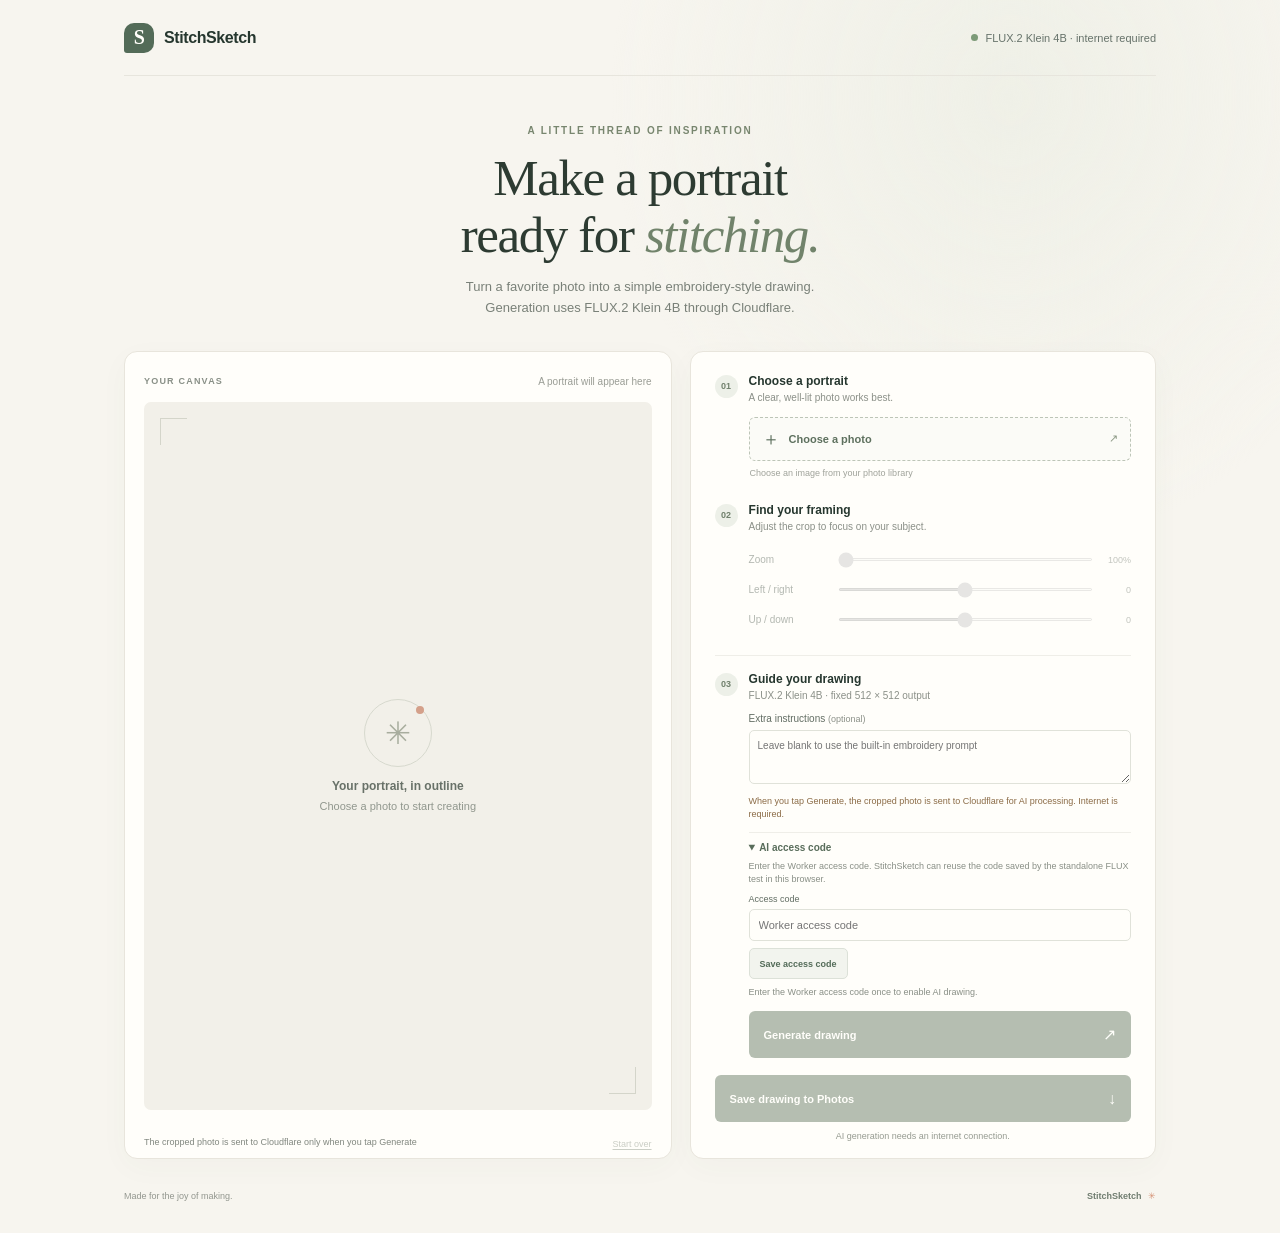
==== commit 305e2c69: "Removing superfluous options" ====
--- a/index.html
+++ b/index.html
@@ -2,19 +2,19 @@
 <html lang="en">
 <head>
 <meta charset="utf-8"><meta name="viewport" content="width=device-width, initial-scale=1, viewport-fit=cover">
-<meta name="theme-color" content="#f7f5ef"><meta http-equiv="Content-Security-Policy" content="connect-src 'self' https://old-morning-4019.janssens-nick.workers.dev"><meta name="description" content="Turn a portrait into an embroidery-ready line drawing with local or AI-assisted processing.">
+<meta name="theme-color" content="#f7f5ef"><meta http-equiv="Content-Security-Policy" content="connect-src 'self' https://old-morning-4019.janssens-nick.workers.dev"><meta name="description" content="Turn a portrait into an embroidery-ready line drawing with FLUX.2 Klein 4B.">
 <meta name="apple-mobile-web-app-capable" content="yes"><meta name="apple-mobile-web-app-status-bar-style" content="default"><meta name="apple-mobile-web-app-title" content="StitchSketch">
 <link rel="manifest" href="./manifest.webmanifest"><link rel="icon" href="./assets/icons/stitchsketch.svg" type="image/svg+xml"><link rel="apple-touch-icon" href="./assets/icons/stitchsketch.svg"><link rel="stylesheet" href="./styles/app.css">
 <title>StitchSketch — Portrait to outline</title>
 </head>
 <body>
 <main class="app-shell">
-<header class="topbar"><a class="brand" href="./" aria-label="StitchSketch home"><span class="brand-mark">S</span><span>StitchSketch</span></a><span class="privacy" id="privacy-status"><i></i><span>AI by default · internet required</span></span></header>
-<section class="intro"><p class="eyebrow">A little thread of inspiration</p><h1>Make a portrait<br>ready for <em>stitching.</em></h1><p class="intro-copy">Choose AI-assisted drawing for a more illustrative result, or use the on-device line drawing for private, offline processing.</p></section>
+<header class="topbar"><a class="brand" href="./" aria-label="StitchSketch home"><span class="brand-mark">S</span><span>StitchSketch</span></a><span class="privacy" id="privacy-status"><i></i><span>FLUX.2 Klein 4B · internet required</span></span></header>
+<section class="intro"><p class="eyebrow">A little thread of inspiration</p><h1>Make a portrait<br>ready for <em>stitching.</em></h1><p class="intro-copy">Turn a favorite photo into a simple embroidery-style drawing. Generation uses FLUX.2 Klein 4B through Cloudflare.</p></section>
 <section class="workspace" aria-label="Portrait line drawing editor">
 <div class="preview-card"><div class="preview-heading"><span>YOUR CANVAS</span><span class="preview-status" id="preview-status">A portrait will appear here</span></div>
-<div class="preview-stage"><div class="empty-state" id="empty-state"><div class="empty-illustration">✳<i></i></div><strong>Your portrait, in outline</strong><span>Choose a photo to start creating</span></div><div class="comparison" id="comparison" hidden><figure class="comparison-item"><figcaption>Original</figcaption><canvas id="original-canvas" aria-label="Original photo crop"></canvas></figure><figure class="comparison-item"><figcaption>Line drawing</figcaption><canvas id="result-canvas" aria-label="Generated portrait outline"></canvas></figure></div><div class="busy" id="busy" hidden><span class="spinner"></span><span>Drawing your outline…</span></div></div>
-<div class="preview-footer"><span id="photo-privacy-note"><b>✓</b> AI uploads only after consent and Generate</span><button class="text-button" id="reset-button" type="button" disabled>Start over</button></div></div>
+<div class="preview-stage"><div class="empty-state" id="empty-state"><div class="empty-illustration">✳<i></i></div><strong>Your portrait, in outline</strong><span>Choose a photo to start creating</span></div><div class="comparison" id="comparison" hidden><figure class="comparison-item"><figcaption>Original</figcaption><canvas id="original-canvas" aria-label="Original photo crop"></canvas></figure><figure class="comparison-item"><figcaption>Line drawing</figcaption><canvas id="result-canvas" aria-label="Generated portrait outline"></canvas></figure></div><div class="busy" id="busy" hidden><span class="spinner"></span><span>Generating your outline…</span></div></div>
+<div class="preview-footer"><span id="photo-privacy-note">The cropped photo is sent to Cloudflare only when you tap Generate</span><button class="text-button" id="reset-button" type="button" disabled>Start over</button></div></div>
 <div class="controls-card">
 <div class="section-title"><span class="step-number">01</span><div><h2>Choose a portrait</h2><p>A clear, well-lit photo works best.</p></div></div>
 <label class="upload-button" for="photo-input"><span class="upload-icon">＋</span><span id="upload-label">Choose a photo</span><span class="upload-arrow">↗</span></label><input id="photo-input" type="file" accept="image/*" aria-label="Choose a photo"><p class="file-note">Choose an image from your photo library</p>
@@ -23,22 +23,14 @@
 <label class="range-row"><span>Zoom</span><input type="range" id="zoom" min="100" max="240" value="100" disabled><output for="zoom">100%</output></label>
 <label class="range-row"><span>Left / right</span><input type="range" id="pan-x" min="-100" max="100" value="0" disabled><output for="pan-x">0</output></label>
 <label class="range-row"><span>Up / down</span><input type="range" id="pan-y" min="-100" max="100" value="0" disabled><output for="pan-y">0</output></label></div>
-<div class="section-title settings-title"><span class="step-number">03</span><div><h2>Shape your lines</h2><p>Choose how StitchSketch creates your drawing.</p></div></div>
-<label class="range-row setting-row style-row model-row"><span>Drawing model</span><select id="model-select" aria-label="Drawing model"><option value="flux4b" selected>FLUX.2 Klein 4B · AI default</option><option value="flux9b">FLUX.2 Klein 9B · quality test</option><option value="local">On-device line drawing</option></select></label>
-<p class="model-note" id="model-note">AI generation sends your cropped photo to Cloudflare after you agree and choose Generate. Internet is required.</p>
+<div class="section-title settings-title"><span class="step-number">03</span><div><h2>Guide your drawing</h2><p>FLUX.2 Klein 4B · fixed 512 × 512 output</p></div></div>
+<label class="ai-extra-instructions" for="ai-extra-instructions"><span>Extra instructions <small>(optional)</small></span><textarea id="ai-extra-instructions" rows="2" maxlength="400" placeholder="Leave blank to use the built-in embroidery prompt"></textarea></label>
 <div class="ai-options" id="ai-options">
-<label class="ai-extra-instructions" for="ai-extra-instructions"><span>Extra instructions <small>(optional)</small></span><textarea id="ai-extra-instructions" rows="2" maxlength="400" placeholder="Leave blank to use the built-in embroidery prompt"></textarea></label>
-<label class="ai-consent" for="ai-consent"><input id="ai-consent" type="checkbox"><span>I understand that Generate sends this cropped photo to Cloudflare for AI processing.</span></label>
+<p class="ai-upload-notice">When you tap Generate, the cropped photo is sent to Cloudflare for AI processing. Internet is required.</p>
 <details class="ai-connection" id="ai-connection"><summary>AI access code</summary><p>Enter the Worker access code. StitchSketch can reuse the code saved by the standalone FLUX test in this browser.</p><label class="ai-key-field"><span>Access code</span><input id="ai-access-code" type="password" autocomplete="off" placeholder="Worker access code"></label><button class="connection-button" id="save-ai-settings" type="button">Save access code</button><p class="ai-connection-status" id="ai-connection-status" role="status" aria-live="polite"></p></details>
-<button class="save-button ai-generate-button" id="generate-button" type="button" disabled><span>Generate AI drawing</span><span>↗</span></button>
+<button class="save-button ai-generate-button" id="generate-button" type="button" disabled><span>Generate drawing</span><span>↗</span></button>
 </div>
-<div class="local-options" id="local-options" hidden>
-<label class="range-row setting-row style-row"><span>Drawing style</span><select id="drawing-style"><option value="minimalist">Minimalist portrait</option><option value="classic" selected>Classic embroidery</option><option value="detailed">Detailed illustration</option></select></label>
-<label class="range-row setting-row"><span>Detail</span><input type="range" id="detail" min="1" max="10" value="5"><output for="detail">5</output></label>
-<label class="range-row setting-row"><span>Line strength</span><input type="range" id="strength" min="1" max="10" value="5"><output for="strength">5</output></label>
-<label class="background-toggle"><input id="remove-background" type="checkbox" checked><span>Remove background lines</span></label>
-</div>
-<button class="save-button" id="save-button" type="button" disabled><span>Save drawing to Photos</span><span>↓</span></button><p class="save-note">AI drawing needs internet; on-device drawing works offline after the app is cached.</p>
+<button class="save-button" id="save-button" type="button" disabled><span>Save drawing to Photos</span><span>↓</span></button><p class="save-note">AI generation needs an internet connection.</p>
 </div></section><footer class="site-footer"><span>Made for the joy of making.</span><span>StitchSketch <b>✳</b></span></footer></main><div class="toast" id="toast" role="status" aria-live="polite"></div>
 <script type="module" src="./scripts/app.js"></script>
 </body></html>
--- a/styles/app.css
+++ b/styles/app.css
@@ -40,4 +40,5 @@
 .ai-extra-instructions small{color:#8b9088;font-size:9px;font-weight:400}
 .ai-extra-instructions textarea{width:100%;min-height:54px;padding:8px;border:1px solid #e0e2d9;border-radius:5px;background:#fffefa;color:#26372f;font:inherit;font-size:10px;line-height:1.45;resize:vertical}
 .ai-extra-instructions textarea:focus{outline:2px solid #71866f;outline-offset:1px}
-@media(max-width:380px){.ai-extra-instructions{margin-left:0}}+@media(max-width:380px){.ai-extra-instructions{margin-left:0}}.ai-upload-notice{margin:11px 0 0 34px;color:#8b6b46;font-size:9px;line-height:1.45}
+@media(max-width:380px){.ai-upload-notice{margin-left:0}}
